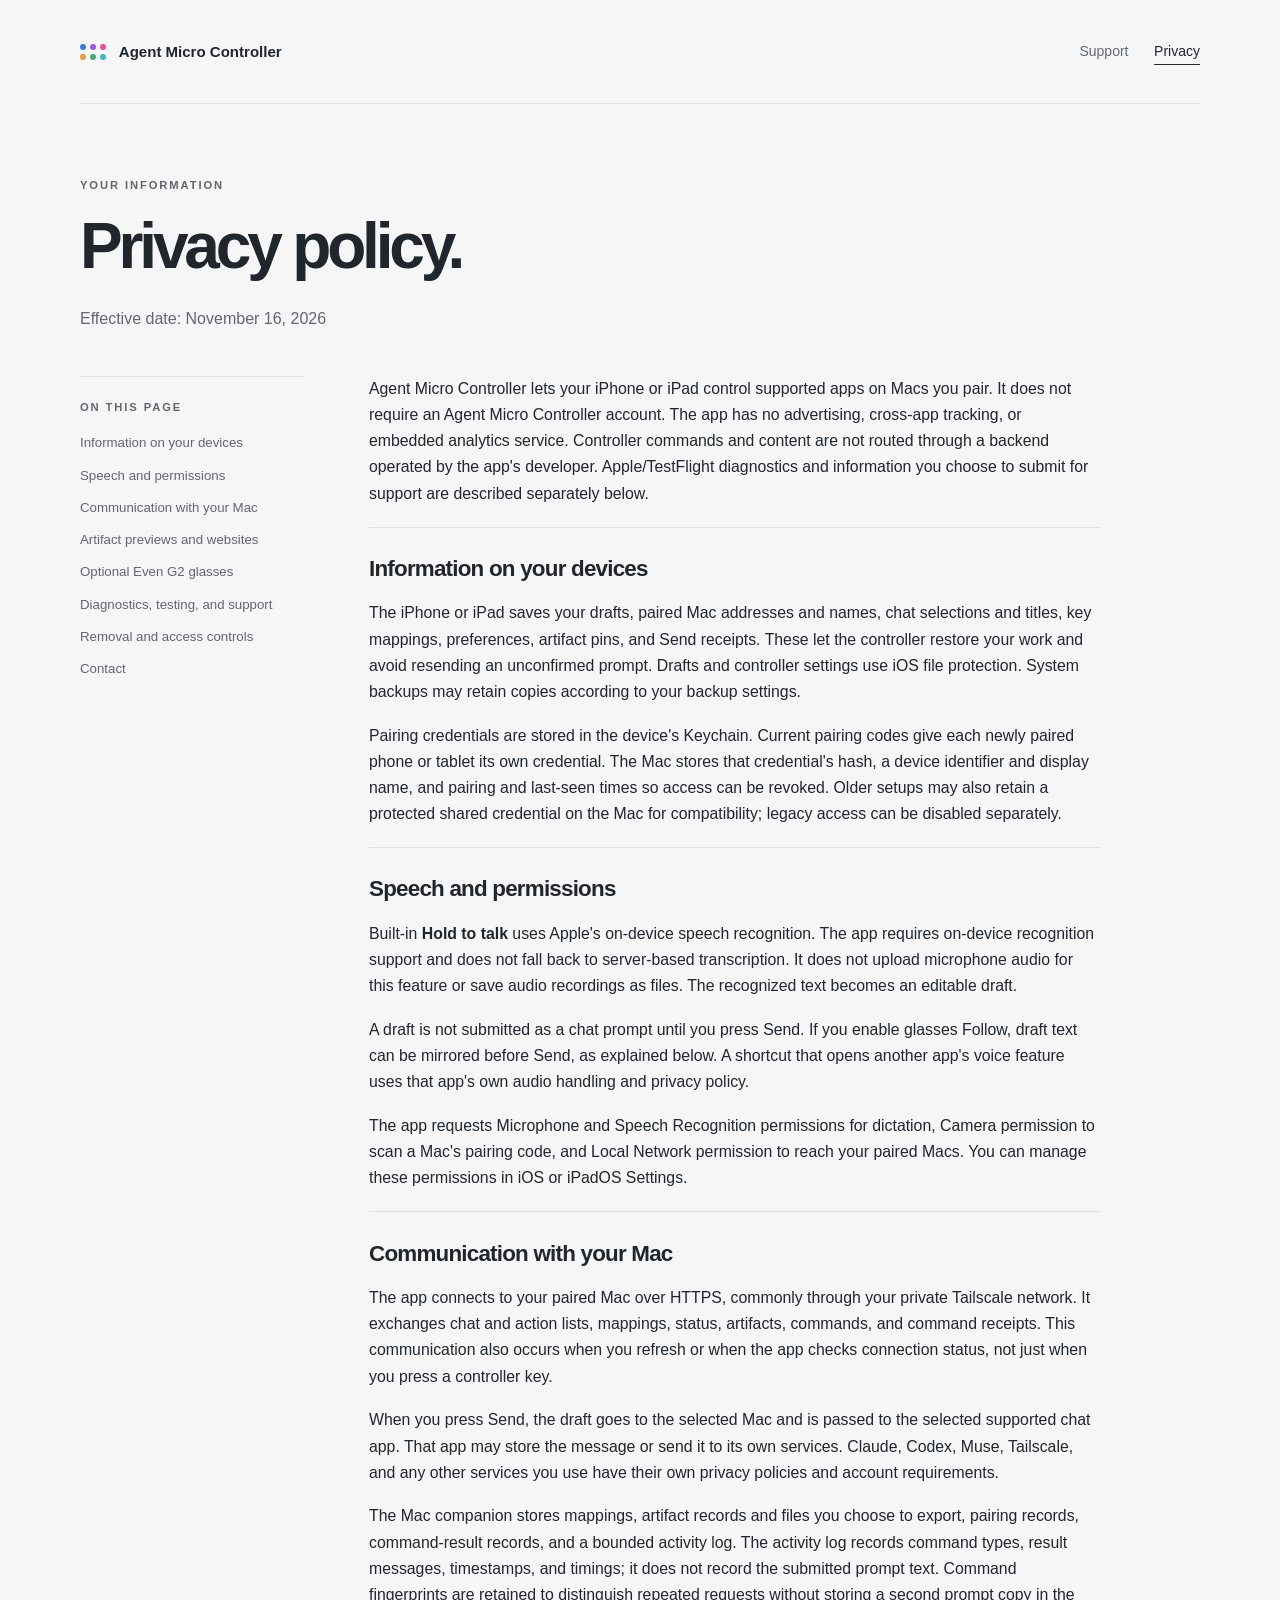
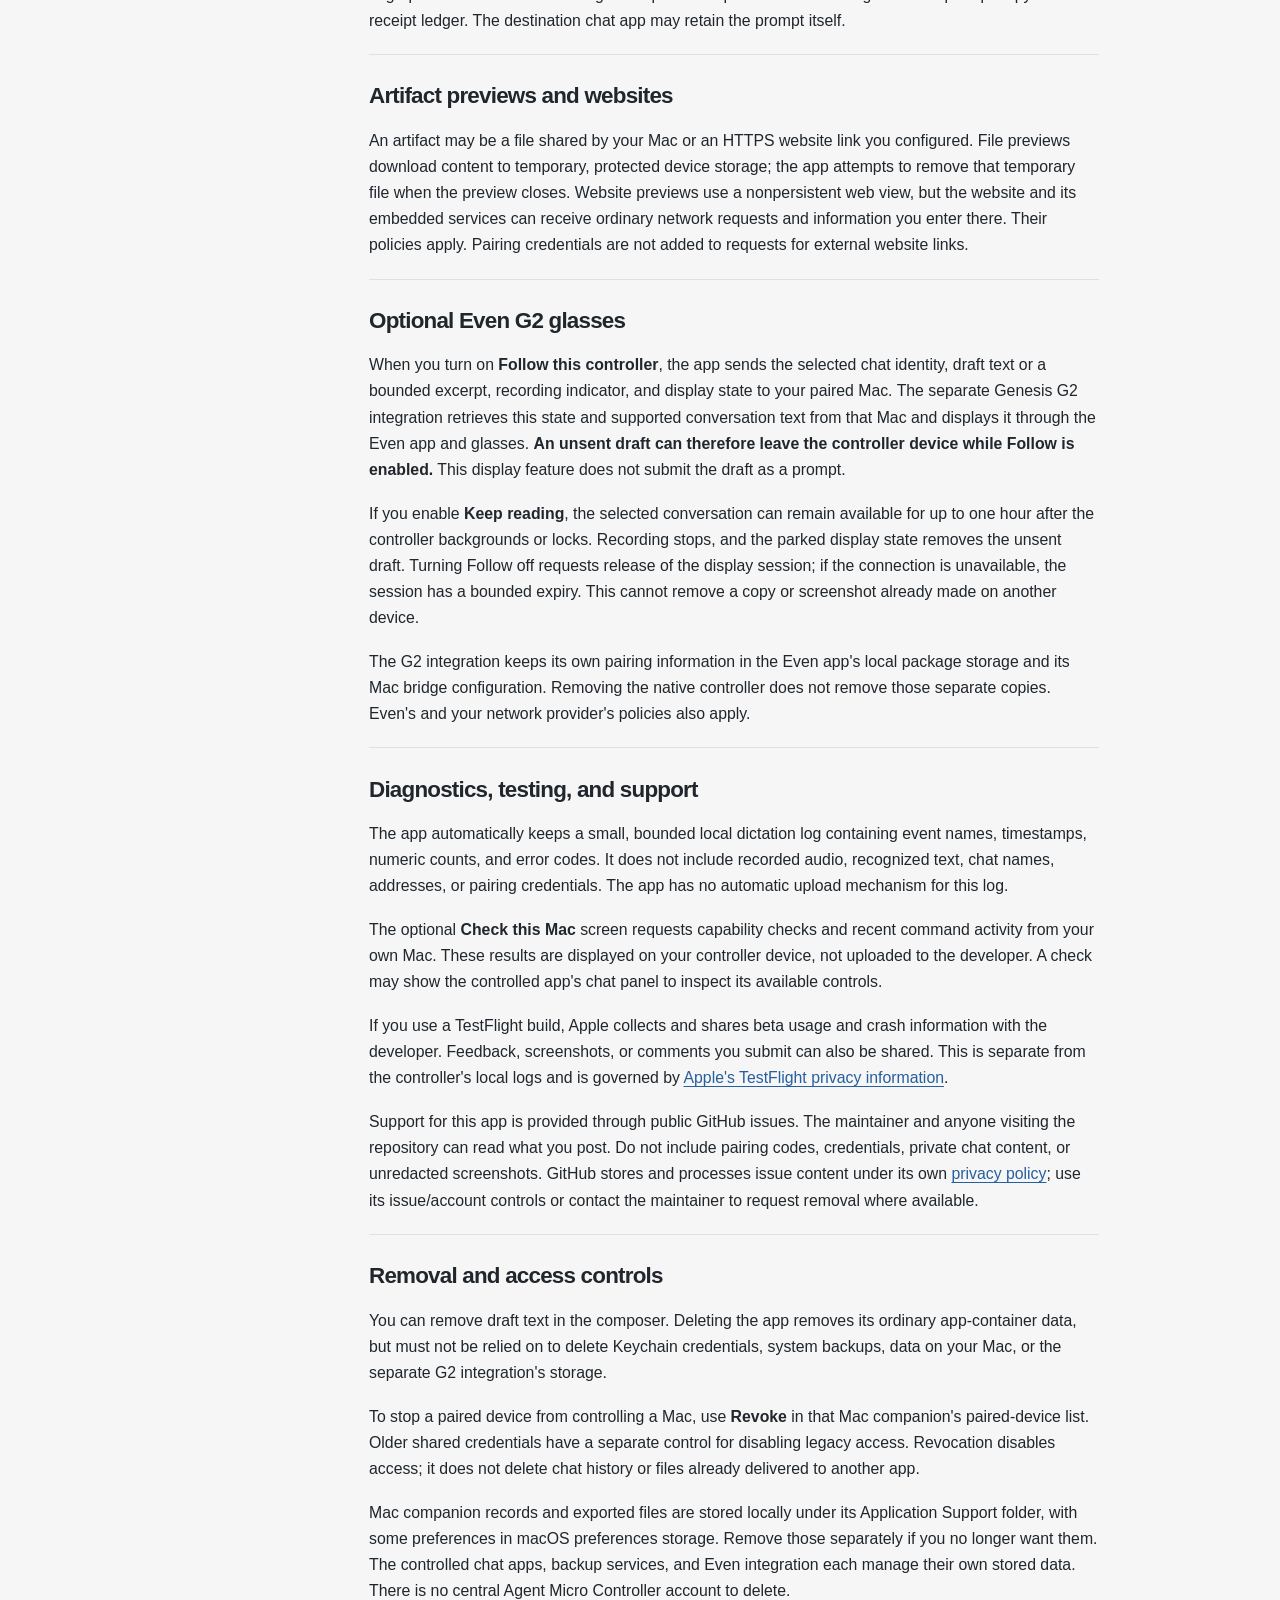
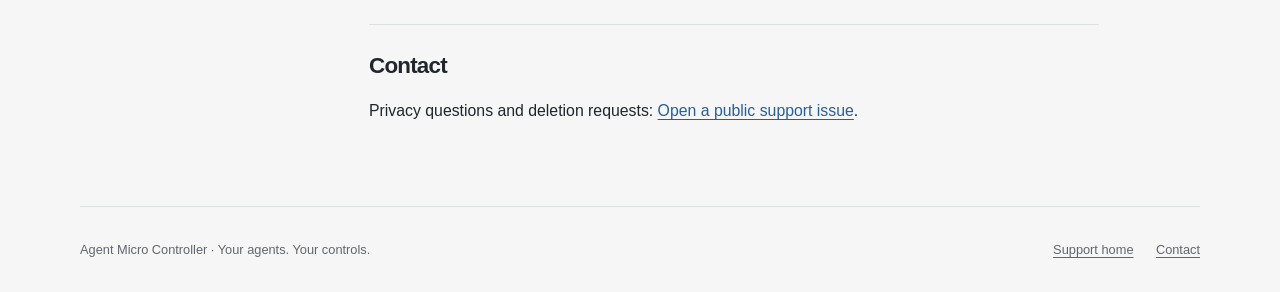
==== privacy/index.html @ 55a5c10d "Publish Agent Micro Controller support and privacy pages" ====
<!doctype html>
<html lang="en">
<head>
  <meta charset="utf-8">
  <meta name="viewport" content="width=device-width, initial-scale=1">
  <meta name="description" content="How Agent Micro Controller handles drafts, speech recognition, Mac pairing, optional glasses displays, diagnostics, and support information.">
  <meta name="theme-color" content="#f5f6f5">
  <meta name="referrer" content="strict-origin-when-cross-origin">
  <title>Privacy policy · Agent Micro Controller</title>
  <link rel="canonical" href="https://rickndanger-ctrl.github.io/agent-micro-controller-site/privacy/">
  <link rel="stylesheet" href="../styles.css">
</head>
<body>
  <a class="skip-link" href="#main">Skip to content</a>
  <div class="shell">
    <header class="site-header">
      <a class="brand" href="../" aria-label="Agent Micro Controller support home">
        <span class="brand-mark" aria-hidden="true"><i class="blue"></i><i class="purple"></i><i class="pink"></i><i class="orange"></i><i class="green"></i><i class="cyan"></i></span>
        <span>Agent Micro Controller</span>
      </a>
      <nav class="site-nav" aria-label="Main navigation"><a href="../">Support</a><a href="./" aria-current="page">Privacy</a></nav>
    </header>
    <main id="main">
      <div class="policy-header">
        <span class="eyebrow">Your information</span>
        <h1>Privacy policy.</h1>
        <p>Effective date: <time datetime="2026-11-16">November 16, 2026</time></p>
      </div>
      <div class="policy-layout">
        <nav class="policy-toc" aria-label="Privacy policy sections"><span class="eyebrow">On this page</span><ol>
<li><a href="#information-on-your-devices">Information on your devices</a></li>
<li><a href="#speech-and-permissions">Speech and permissions</a></li>
<li><a href="#communication-with-your-mac">Communication with your Mac</a></li>
<li><a href="#artifact-previews-and-websites">Artifact previews and websites</a></li>
<li><a href="#optional-even-g2-glasses">Optional Even G2 glasses</a></li>
<li><a href="#diagnostics-testing-and-support">Diagnostics, testing, and support</a></li>
<li><a href="#removal-and-access-controls">Removal and access controls</a></li>
<li><a href="#contact">Contact</a></li>
        </ol></nav>
        <article class="policy-body" aria-label="Agent Micro Controller privacy policy">
<p>Agent Micro Controller lets your iPhone or iPad control supported apps on Macs you pair. It does not require an Agent Micro Controller account. The app has no advertising, cross-app tracking, or embedded analytics service. Controller commands and content are not routed through a backend operated by the app's developer. Apple/TestFlight diagnostics and information you choose to submit for support are described separately below.</p>
<h2 id="information-on-your-devices">Information on your devices</h2>
<p>The iPhone or iPad saves your drafts, paired Mac addresses and names, chat selections and titles, key mappings, preferences, artifact pins, and Send receipts. These let the controller restore your work and avoid resending an unconfirmed prompt. Drafts and controller settings use iOS file protection. System backups may retain copies according to your backup settings.</p>
<p>Pairing credentials are stored in the device's Keychain. Current pairing codes give each newly paired phone or tablet its own credential. The Mac stores that credential's hash, a device identifier and display name, and pairing and last-seen times so access can be revoked. Older setups may also retain a protected shared credential on the Mac for compatibility; legacy access can be disabled separately.</p>
<h2 id="speech-and-permissions">Speech and permissions</h2>
<p>Built-in <strong>Hold to talk</strong> uses Apple's on-device speech recognition. The app requires on-device recognition support and does not fall back to server-based transcription. It does not upload microphone audio for this feature or save audio recordings as files. The recognized text becomes an editable draft.</p>
<p>A draft is not submitted as a chat prompt until you press Send. If you enable glasses Follow, draft text can be mirrored before Send, as explained below. A shortcut that opens another app's voice feature uses that app's own audio handling and privacy policy.</p>
<p>The app requests Microphone and Speech Recognition permissions for dictation, Camera permission to scan a Mac's pairing code, and Local Network permission to reach your paired Macs. You can manage these permissions in iOS or iPadOS Settings.</p>
<h2 id="communication-with-your-mac">Communication with your Mac</h2>
<p>The app connects to your paired Mac over HTTPS, commonly through your private Tailscale network. It exchanges chat and action lists, mappings, status, artifacts, commands, and command receipts. This communication also occurs when you refresh or when the app checks connection status, not just when you press a controller key.</p>
<p>When you press Send, the draft goes to the selected Mac and is passed to the selected supported chat app. That app may store the message or send it to its own services. Claude, Codex, Muse, Tailscale, and any other services you use have their own privacy policies and account requirements.</p>
<p>The Mac companion stores mappings, artifact records and files you choose to export, pairing records, command-result records, and a bounded activity log. The activity log records command types, result messages, timestamps, and timings; it does not record the submitted prompt text. Command fingerprints are retained to distinguish repeated requests without storing a second prompt copy in the receipt ledger. The destination chat app may retain the prompt itself.</p>
<h2 id="artifact-previews-and-websites">Artifact previews and websites</h2>
<p>An artifact may be a file shared by your Mac or an HTTPS website link you configured. File previews download content to temporary, protected device storage; the app attempts to remove that temporary file when the preview closes. Website previews use a nonpersistent web view, but the website and its embedded services can receive ordinary network requests and information you enter there. Their policies apply. Pairing credentials are not added to requests for external website links.</p>
<h2 id="optional-even-g2-glasses">Optional Even G2 glasses</h2>
<p>When you turn on <strong>Follow this controller</strong>, the app sends the selected chat identity, draft text or a bounded excerpt, recording indicator, and display state to your paired Mac. The separate Genesis G2 integration retrieves this state and supported conversation text from that Mac and displays it through the Even app and glasses. <strong>An unsent draft can therefore leave the controller device while Follow is enabled.</strong> This display feature does not submit the draft as a prompt.</p>
<p>If you enable <strong>Keep reading</strong>, the selected conversation can remain available for up to one hour after the controller backgrounds or locks. Recording stops, and the parked display state removes the unsent draft. Turning Follow off requests release of the display session; if the connection is unavailable, the session has a bounded expiry. This cannot remove a copy or screenshot already made on another device.</p>
<p>The G2 integration keeps its own pairing information in the Even app's local package storage and its Mac bridge configuration. Removing the native controller does not remove those separate copies. Even's and your network provider's policies also apply.</p>
<h2 id="diagnostics-testing-and-support">Diagnostics, testing, and support</h2>
<p>The app automatically keeps a small, bounded local dictation log containing event names, timestamps, numeric counts, and error codes. It does not include recorded audio, recognized text, chat names, addresses, or pairing credentials. The app has no automatic upload mechanism for this log.</p>
<p>The optional <strong>Check this Mac</strong> screen requests capability checks and recent command activity from your own Mac. These results are displayed on your controller device, not uploaded to the developer. A check may show the controlled app's chat panel to inspect its available controls.</p>
<p>If you use a TestFlight build, Apple collects and shares beta usage and crash information with the developer. Feedback, screenshots, or comments you submit can also be shared. This is separate from the controller's local logs and is governed by <a href="https://www.apple.com/legal/privacy/data/en/test-flight/">Apple's TestFlight privacy information</a>.</p>
<p>Support for this app is provided through public GitHub issues. The maintainer and anyone visiting the repository can read what you post. Do not include pairing codes, credentials, private chat content, or unredacted screenshots. GitHub stores and processes issue content under its own <a href="https://docs.github.com/en/site-policy/privacy-policies/github-general-privacy-statement">privacy policy</a>; use its issue/account controls or contact the maintainer to request removal where available.</p>
<h2 id="removal-and-access-controls">Removal and access controls</h2>
<p>You can remove draft text in the composer. Deleting the app removes its ordinary app-container data, but must not be relied on to delete Keychain credentials, system backups, data on your Mac, or the separate G2 integration's storage.</p>
<p>To stop a paired device from controlling a Mac, use <strong>Revoke</strong> in that Mac companion's paired-device list. Older shared credentials have a separate control for disabling legacy access. Revocation disables access; it does not delete chat history or files already delivered to another app.</p>
<p>Mac companion records and exported files are stored locally under its Application Support folder, with some preferences in macOS preferences storage. Remove those separately if you no longer want them. The controlled chat apps, backup services, and Even integration each manage their own stored data. There is no central Agent Micro Controller account to delete.</p>
<h2 id="contact">Contact</h2>
<p>Privacy questions and deletion requests: <a href="https://github.com/rickndanger-ctrl/agent-micro-controller-site/issues">Open a public support issue</a>.</p>

        </article>
      </div>
    </main>
    <footer class="site-footer"><p>Agent Micro Controller · Your agents. Your controls.</p><nav aria-label="Footer navigation"><a href="../">Support home</a><a href="https://github.com/rickndanger-ctrl/agent-micro-controller-site/issues">Contact</a></nav></footer>
  </div>
</body>
</html>
---- styles.css ----
@charset "UTF-8";

:root {
  color-scheme: light;
  --ink: #20262c;
  --muted: #61676e;
  --paper: #f5f6f5;
  --line: #dde1e0;
  --blue: #3478f6;
  --purple: #9759e8;
  --pink: #e94f96;
  --orange: #f4963e;
  --green: #43ad79;
  --cyan: #39b8d0;
  font-family: -apple-system, BlinkMacSystemFont, "Segoe UI", sans-serif;
  font-synthesis: none;
  text-rendering: optimizeLegibility;
  -webkit-font-smoothing: antialiased;
}

* { box-sizing: border-box; }
html { scroll-padding-top: 2rem; }
body { margin: 0; color: var(--ink); background: var(--paper); line-height: 1.65; }
a { color: inherit; text-underline-offset: .22em; text-decoration-thickness: .075em; }
a:hover { text-decoration-thickness: .13em; }
a:focus-visible, summary:focus-visible { outline: 3px solid var(--blue); outline-offset: 5px; border-radius: 4px; }
::selection { color: #102b4e; background: #dce8ff; }
.skip-link { position: absolute; z-index: 10; left: 1rem; top: -6rem; padding: .75rem 1rem; border-radius: 10px; background: var(--ink); color: white; }
.skip-link:focus { top: 1rem; }
.shell { width: min(1120px, calc(100% - 3rem)); margin-inline: auto; }
.site-header { display: flex; justify-content: space-between; align-items: center; gap: 2rem; padding: 2rem 0; border-bottom: 1px solid var(--line); }
.brand { display: flex; align-items: center; gap: .8rem; font-size: .94rem; font-weight: 650; line-height: 1.3; text-decoration: none; }
.brand-mark { display: grid; grid-template-columns: repeat(3, 6px); gap: 4px; flex-shrink: 0; }
.brand-mark i { width: 6px; height: 6px; border-radius: 50%; background: var(--tone); }
.blue { --tone: var(--blue); }
.purple { --tone: var(--purple); }
.pink { --tone: var(--pink); }
.orange { --tone: var(--orange); }
.green { --tone: var(--green); }
.cyan { --tone: var(--cyan); }
.site-nav { display: flex; align-items: center; gap: 1.6rem; font-size: .875rem; }
.site-nav a { padding-block: .5rem; text-decoration: none; color: var(--muted); }
.site-nav a:hover, .site-nav a[aria-current="page"] { color: var(--ink); }
.site-nav a[aria-current="page"] { text-decoration: underline; text-underline-offset: .5rem; }
.eyebrow { display: block; font-size: .7rem; font-weight: 700; letter-spacing: .17em; text-transform: uppercase; color: var(--muted); }
h1, h2, h3, p { margin-top: 0; }
h1 { font-size: clamp(2.65rem, 6.5vw, 4.75rem); letter-spacing: -.065em; line-height: 1.06; font-weight: 620; margin-block: 1.15rem 1.55rem; }
h2 { font-size: 1.65rem; line-height: 1.25; letter-spacing: -.035em; font-weight: 620; }
h3 { font-size: 1.05rem; line-height: 1.4; letter-spacing: -.015em; }
.hero { display: grid; grid-template-columns: 1.3fr .8fr; align-items: center; gap: 4rem; padding-block: 5rem; }
.hero-copy > p { max-width: 36rem; color: var(--muted); font-size: 1.1rem; }
.hero-copy h1 span { color: #777e83; }
.hero-links { display: flex; gap: 1.25rem; flex-wrap: wrap; align-items: center; margin-top: 2rem; font-size: .9rem; }
.button { display: inline-flex; align-items: center; justify-content: center; gap: .7rem; padding: .85rem 1.2rem; border-radius: 99px; color: #fff; background: var(--ink); text-decoration: none; font-size: .875rem; font-weight: 600; }
.button:hover { background: #394047; }
.setup-card { border: 1px solid #fff; border-radius: 28px; padding: 2rem; background: linear-gradient(135deg, #fff 0%, #f2f3f2 100%); box-shadow: 0 1px 2px #232b3310, 0 14px 45px #232b3308; }
.key-motif { display: grid; grid-template-columns: repeat(6, 1fr); gap: .55rem; margin-bottom: 2rem; }
.key-motif i { position: relative; aspect-ratio: 1; border-radius: 11px; background: #fff; border: 1px solid #e9ebe9; box-shadow: 0 3px 4px #2e36360a, inset 0 -2px 3px #2e363608; }
.key-motif i::before { content: ""; position: absolute; inset: 25%; border-radius: 50%; background: var(--tone); opacity: .23; filter: blur(7px); }
.key-motif i::after { content: ""; position: absolute; inset: 39%; border-radius: 50%; background: var(--tone); }
.setup-card h2 { font-size: 1.3rem; margin-bottom: 1.3rem; }
.setup-row { display: flex; align-items: flex-start; gap: .9rem; padding-block: .9rem; border-top: 1px solid var(--line); font-size: .9rem; }
.setup-number { flex-shrink: 0; display: grid; place-items: center; width: 1.5rem; height: 1.5rem; border: 1px solid #d9dedd; border-radius: 50%; font-size: .7rem; font-variant-numeric: tabular-nums; }
.setup-row strong { display: block; font-weight: 600; }
.setup-row span:not(.setup-number) { color: var(--muted); font-size: .83rem; }
.section { border-top: 1px solid var(--line); padding-block: 3.5rem; }
.section-heading { display: grid; grid-template-columns: 1fr 1fr; gap: 2rem; margin-bottom: 2rem; }
.section-heading h2 { margin-block: .65rem 0; }
.section-heading > p { color: var(--muted); align-self: end; margin: 0; max-width: 29rem; font-size: .95rem; }
.help-grid { display: grid; grid-template-columns: repeat(2, minmax(0, 1fr)); gap: 1rem; }
.help-card { padding: 1.5rem 1.65rem; border: 1px solid var(--line); border-radius: 18px; background: #ffffff7a; }
.help-card h3 { margin-bottom: .7rem; }
.help-card p { font-size: .93rem; color: var(--muted); margin-bottom: 0; }
.help-card p + p { margin-top: .8rem; }
.help-card strong { color: #3a4249; font-weight: 600; }
.card-dot { display: inline-block; width: .5rem; height: .5rem; border-radius: 50%; margin-right: .55rem; background: var(--tone); vertical-align: .08em; }
.contact-card { display: grid; grid-template-columns: 1.1fr 1fr; gap: 3rem; border-radius: 24px; background: #e9edeb; padding: 2.5rem; }
.contact-card h2 { margin-block: .8rem 1rem; }
.contact-card p { max-width: 34rem; font-size: .95rem; }
.contact-card .button { margin-top: .5rem; }
.issue-notes { border-left: 1px solid #cdd5d1; padding-left: 2.5rem; }
.issue-notes h3 { margin-bottom: .6rem; }
.issue-notes ul { padding-left: 1.2rem; margin-block: .5rem 1rem; font-size: .9rem; }
.issue-notes .private-warning { color: #42534a; font-size: .85rem; margin-bottom: 0; }
.site-footer { display: flex; justify-content: space-between; gap: 2rem; padding-block: 2rem; color: var(--muted); font-size: .8rem; border-top: 1px solid var(--line); }
.site-footer p { margin: 0; }
.site-footer nav { display: flex; flex-wrap: wrap; gap: 1.4rem; }
.policy-header { max-width: 760px; padding-block: 4.5rem 2.75rem; }
.policy-header h1 { font-size: clamp(2.6rem, 6vw, 4rem); }
.policy-header p { color: var(--muted); margin-bottom: 0; }
.policy-layout { display: grid; grid-template-columns: 225px minmax(0, 1fr); align-items: start; gap: 4rem; padding-bottom: 4rem; }
.policy-toc { position: sticky; top: 2rem; font-size: .83rem; padding-top: 1.3rem; border-top: 1px solid var(--line); }
.policy-toc .eyebrow { margin-bottom: 1rem; }
.policy-toc ol { margin: 0; padding: 0; list-style: none; }
.policy-toc li + li { margin-top: .65rem; }
.policy-toc a { color: var(--muted); text-decoration: none; }
.policy-toc a:hover { color: var(--ink); text-decoration: underline; }
.policy-body { max-width: 730px; font-size: .99rem; }
.policy-body p { margin-bottom: 1.1rem; }
.policy-body h2 { padding-top: 1.7rem; margin-block: 1.25rem 1.1rem; border-top: 1px solid var(--line); font-size: 1.4rem; }
.policy-body strong { font-weight: 650; }
.policy-body a { color: #265f9e; overflow-wrap: anywhere; }

@media (max-width: 800px) {
  .hero { gap: 2rem; padding-block: 3.25rem; }
  .setup-card { padding: 1.5rem; }
  .key-motif { gap: .3rem; }
  .contact-card { gap: 2rem; padding: 2rem; }
  .issue-notes { padding-left: 2rem; }
  .policy-layout { grid-template-columns: 180px minmax(0, 1fr); gap: 2rem; }
}
@media (max-width: 640px) {
  .shell { width: min(1120px, calc(100% - 2.25rem)); }
  .site-header { padding-block: 1.4rem; gap: 1rem; }
  .brand { font-size: .8rem; gap: .6rem; max-width: 11rem; }
  .site-nav { gap: 1rem; font-size: .8rem; }
  .hero { grid-template-columns: 1fr; gap: 2.25rem; }
  .hero-copy h1 { max-width: 10em; }
  .hero-copy > p { font-size: 1rem; }
  .setup-card { padding: 1.6rem; }
  .key-motif { max-width: 290px; gap: .6rem; margin-bottom: 1.5rem; }
  .section { padding-block: 2.5rem; }
  .section-heading, .help-grid, .contact-card { grid-template-columns: 1fr; }
  .section-heading { gap: 1rem; }
  .help-card { padding: 1.3rem; }
  .contact-card { padding: 1.6rem; gap: 1.6rem; }
  .issue-notes { padding: 1.5rem 0 0; border-left: 0; border-top: 1px solid #cdd5d1; }
  .site-footer { flex-direction: column; gap: .8rem; }
  .policy-header { padding-block: 3rem 2rem; }
  .policy-layout { grid-template-columns: 1fr; gap: 2rem; }
  .policy-toc { position: static; }
  .policy-toc ol { columns: 2; column-gap: 1.5rem; }
  .policy-toc li { break-inside: avoid; }
  .policy-body { font-size: .96rem; }
}
@media (max-width: 360px) {
  .brand { max-width: 9rem; }
  .site-nav { gap: .75rem; }
  .policy-toc ol { columns: 1; }
}
@media (prefers-reduced-motion: reduce) {
  *, *::before, *::after { scroll-behavior: auto !important; }
}
@media print {
  body { background: white; }
  .shell { width: 100%; }
  .site-nav, .policy-toc, .skip-link { display: none; }
  .policy-layout { display: block; }
  .policy-body { max-width: none; }
  .policy-header { padding-block: 1.5rem; }
  .site-footer { padding-top: 1rem; }
}
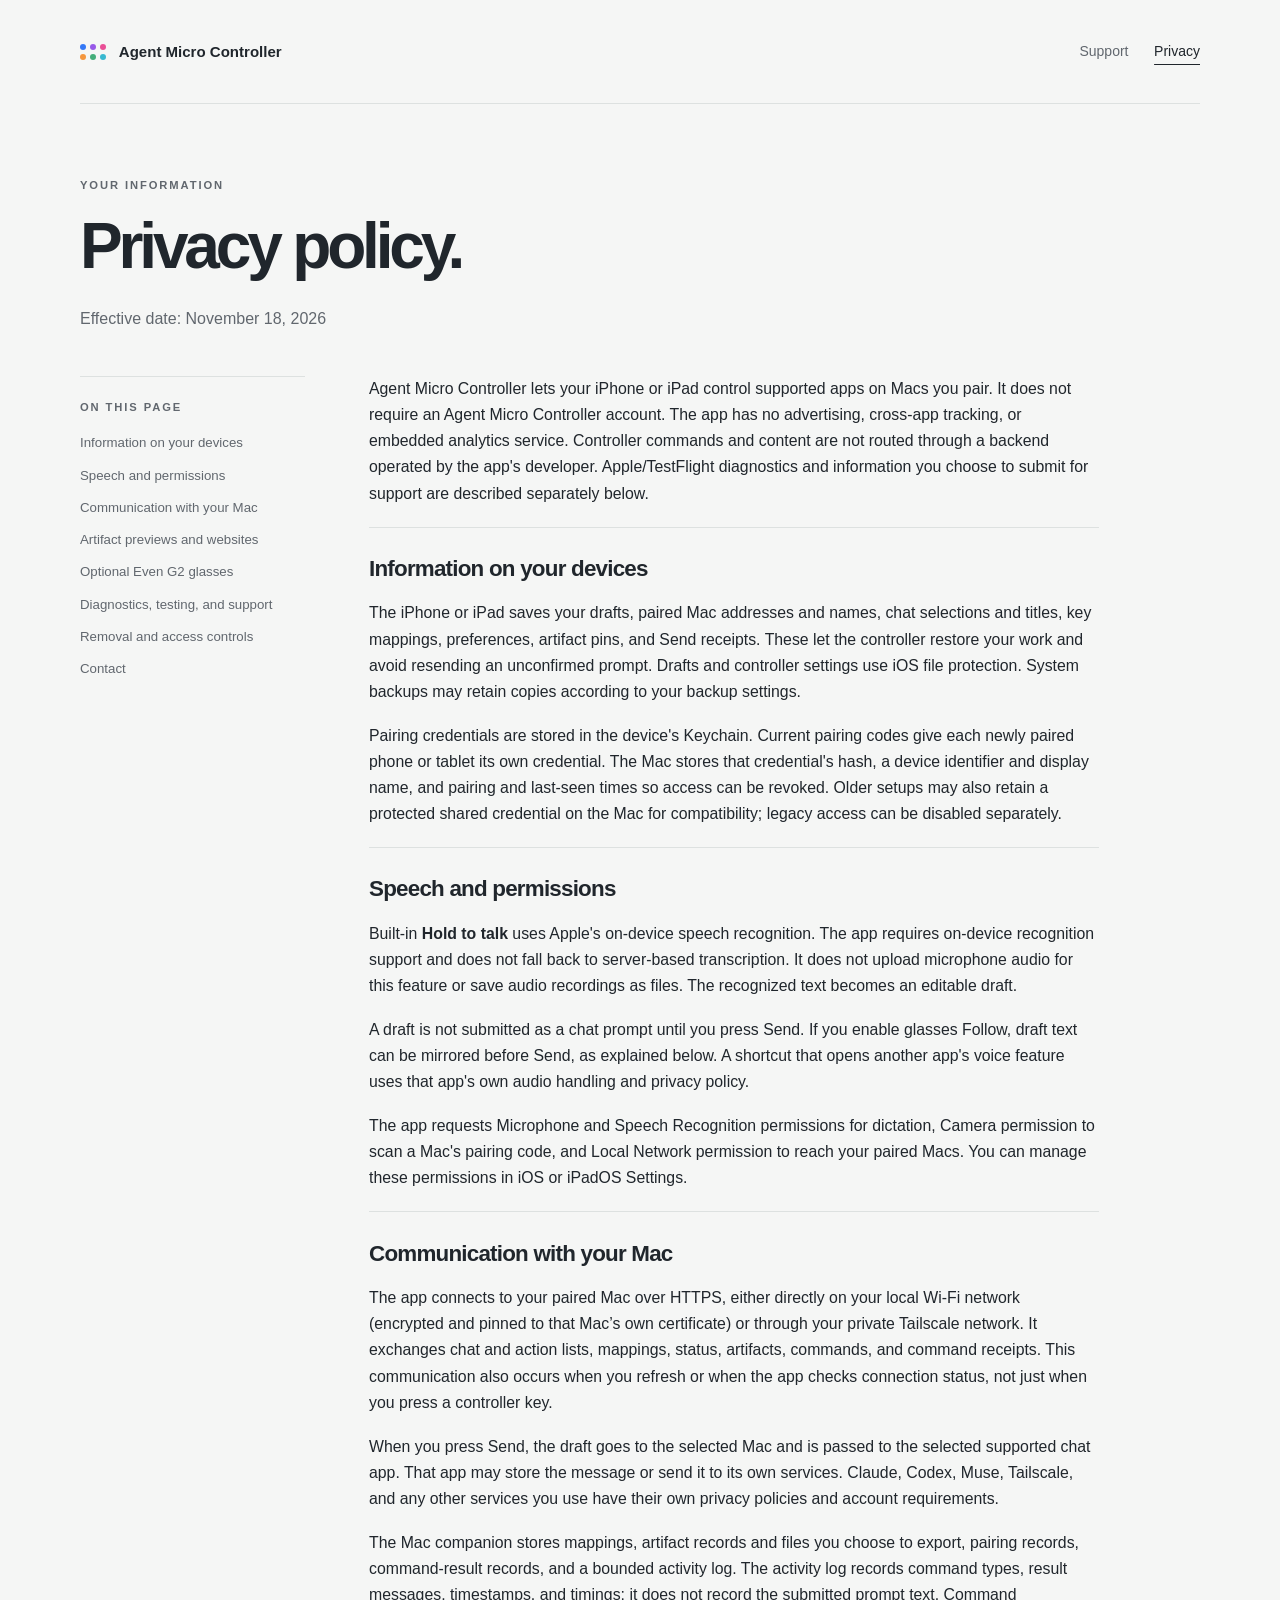
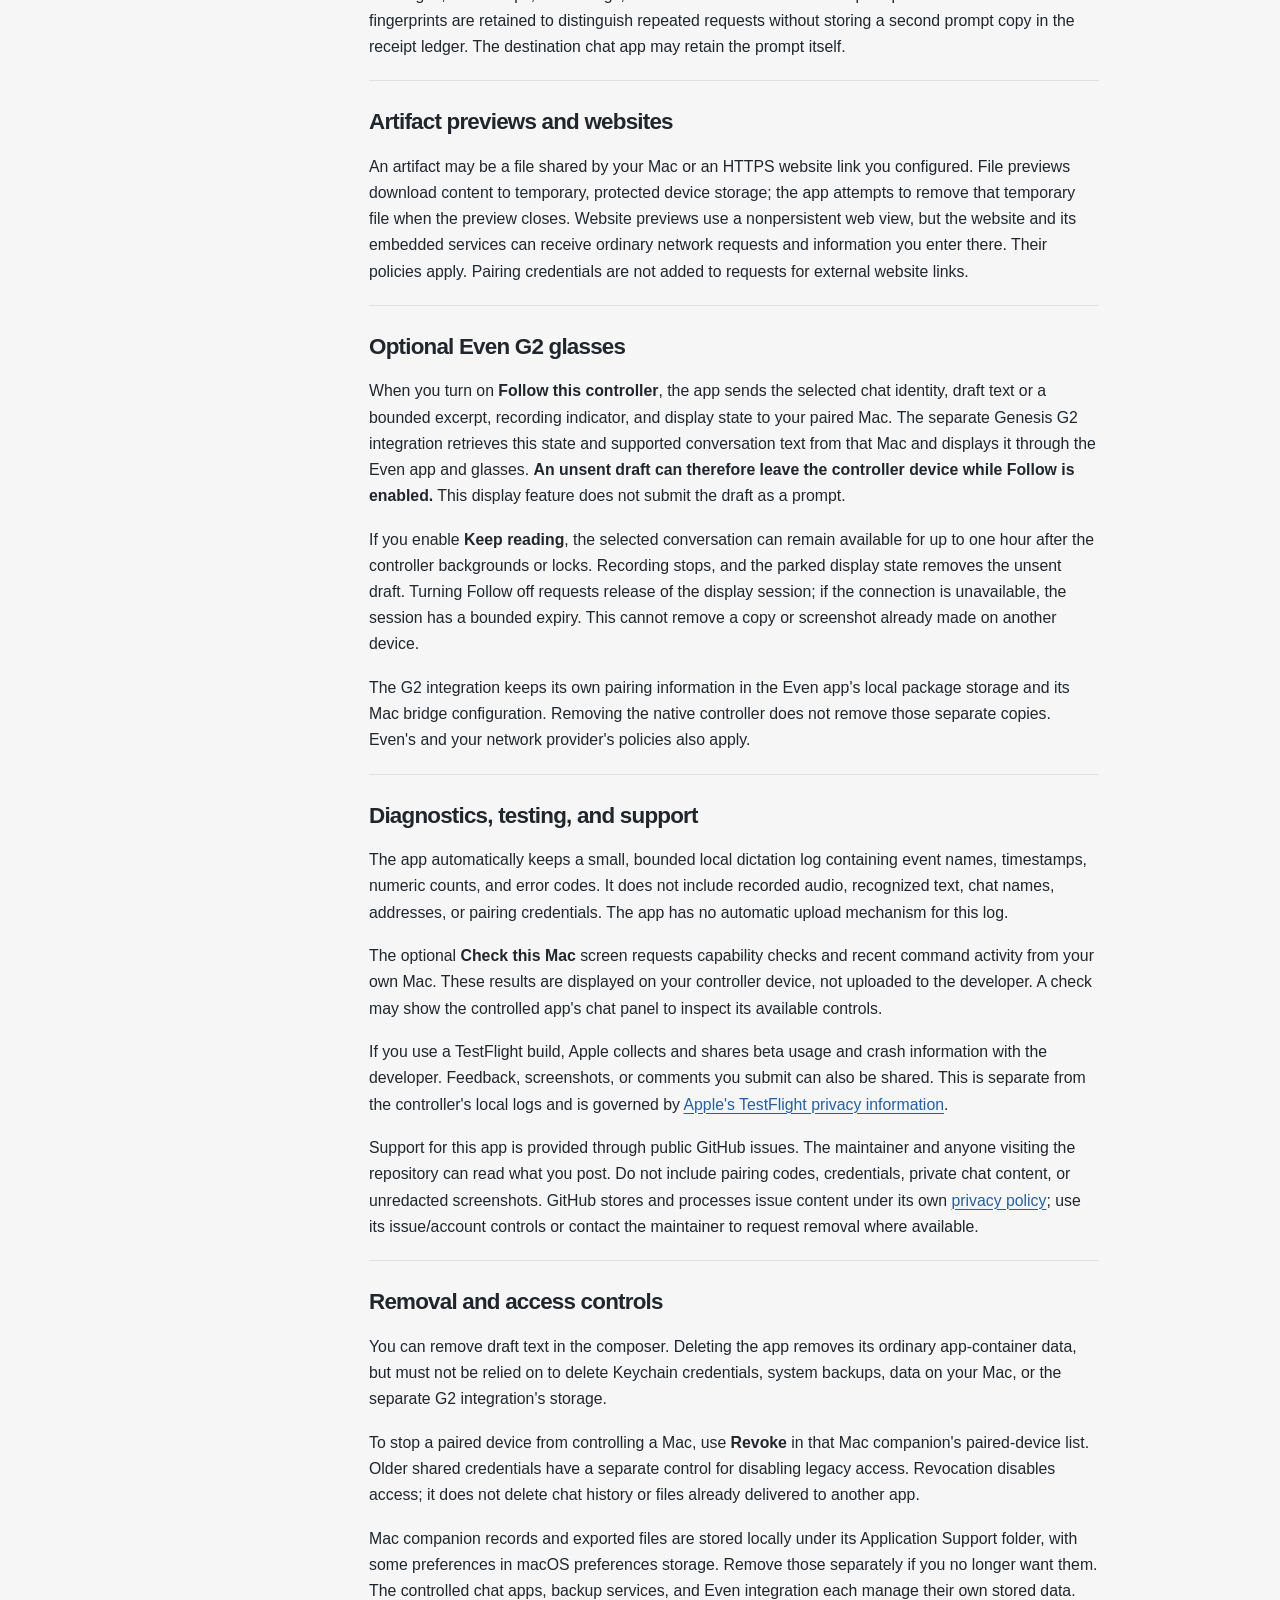
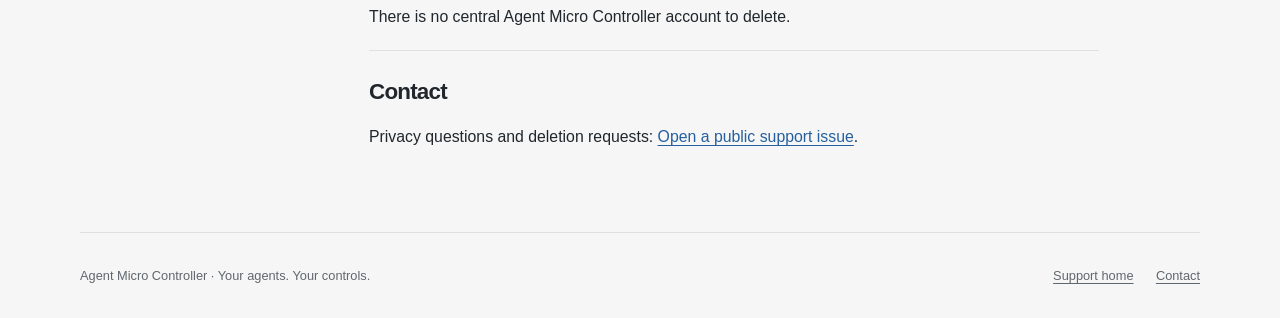
==== commit 2c62d055: "Link the Mac companion download and describe Wi-Fi pairing Co-Authored-By: Claude Opus 5.5 <noreply@" ====
--- a/privacy/index.html
+++ b/privacy/index.html
@@ -24,7 +24,7 @@
       <div class="policy-header">
         <span class="eyebrow">Your information</span>
         <h1>Privacy policy.</h1>
-        <p>Effective date: <time datetime="2026-11-16">November 16, 2026</time></p>
+        <p>Effective date: <time datetime="2026-11-18">November 18, 2026</time></p>
       </div>
       <div class="policy-layout">
         <nav class="policy-toc" aria-label="Privacy policy sections"><span class="eyebrow">On this page</span><ol>
@@ -47,7 +47,7 @@
 <p>A draft is not submitted as a chat prompt until you press Send. If you enable glasses Follow, draft text can be mirrored before Send, as explained below. A shortcut that opens another app's voice feature uses that app's own audio handling and privacy policy.</p>
 <p>The app requests Microphone and Speech Recognition permissions for dictation, Camera permission to scan a Mac's pairing code, and Local Network permission to reach your paired Macs. You can manage these permissions in iOS or iPadOS Settings.</p>
 <h2 id="communication-with-your-mac">Communication with your Mac</h2>
-<p>The app connects to your paired Mac over HTTPS, commonly through your private Tailscale network. It exchanges chat and action lists, mappings, status, artifacts, commands, and command receipts. This communication also occurs when you refresh or when the app checks connection status, not just when you press a controller key.</p>
+<p>The app connects to your paired Mac over HTTPS, either directly on your local Wi-Fi network (encrypted and pinned to that Mac’s own certificate) or through your private Tailscale network. It exchanges chat and action lists, mappings, status, artifacts, commands, and command receipts. This communication also occurs when you refresh or when the app checks connection status, not just when you press a controller key.</p>
 <p>When you press Send, the draft goes to the selected Mac and is passed to the selected supported chat app. That app may store the message or send it to its own services. Claude, Codex, Muse, Tailscale, and any other services you use have their own privacy policies and account requirements.</p>
 <p>The Mac companion stores mappings, artifact records and files you choose to export, pairing records, command-result records, and a bounded activity log. The activity log records command types, result messages, timestamps, and timings; it does not record the submitted prompt text. Command fingerprints are retained to distinguish repeated requests without storing a second prompt copy in the receipt ledger. The destination chat app may retain the prompt itself.</p>
 <h2 id="artifact-previews-and-websites">Artifact previews and websites</h2>
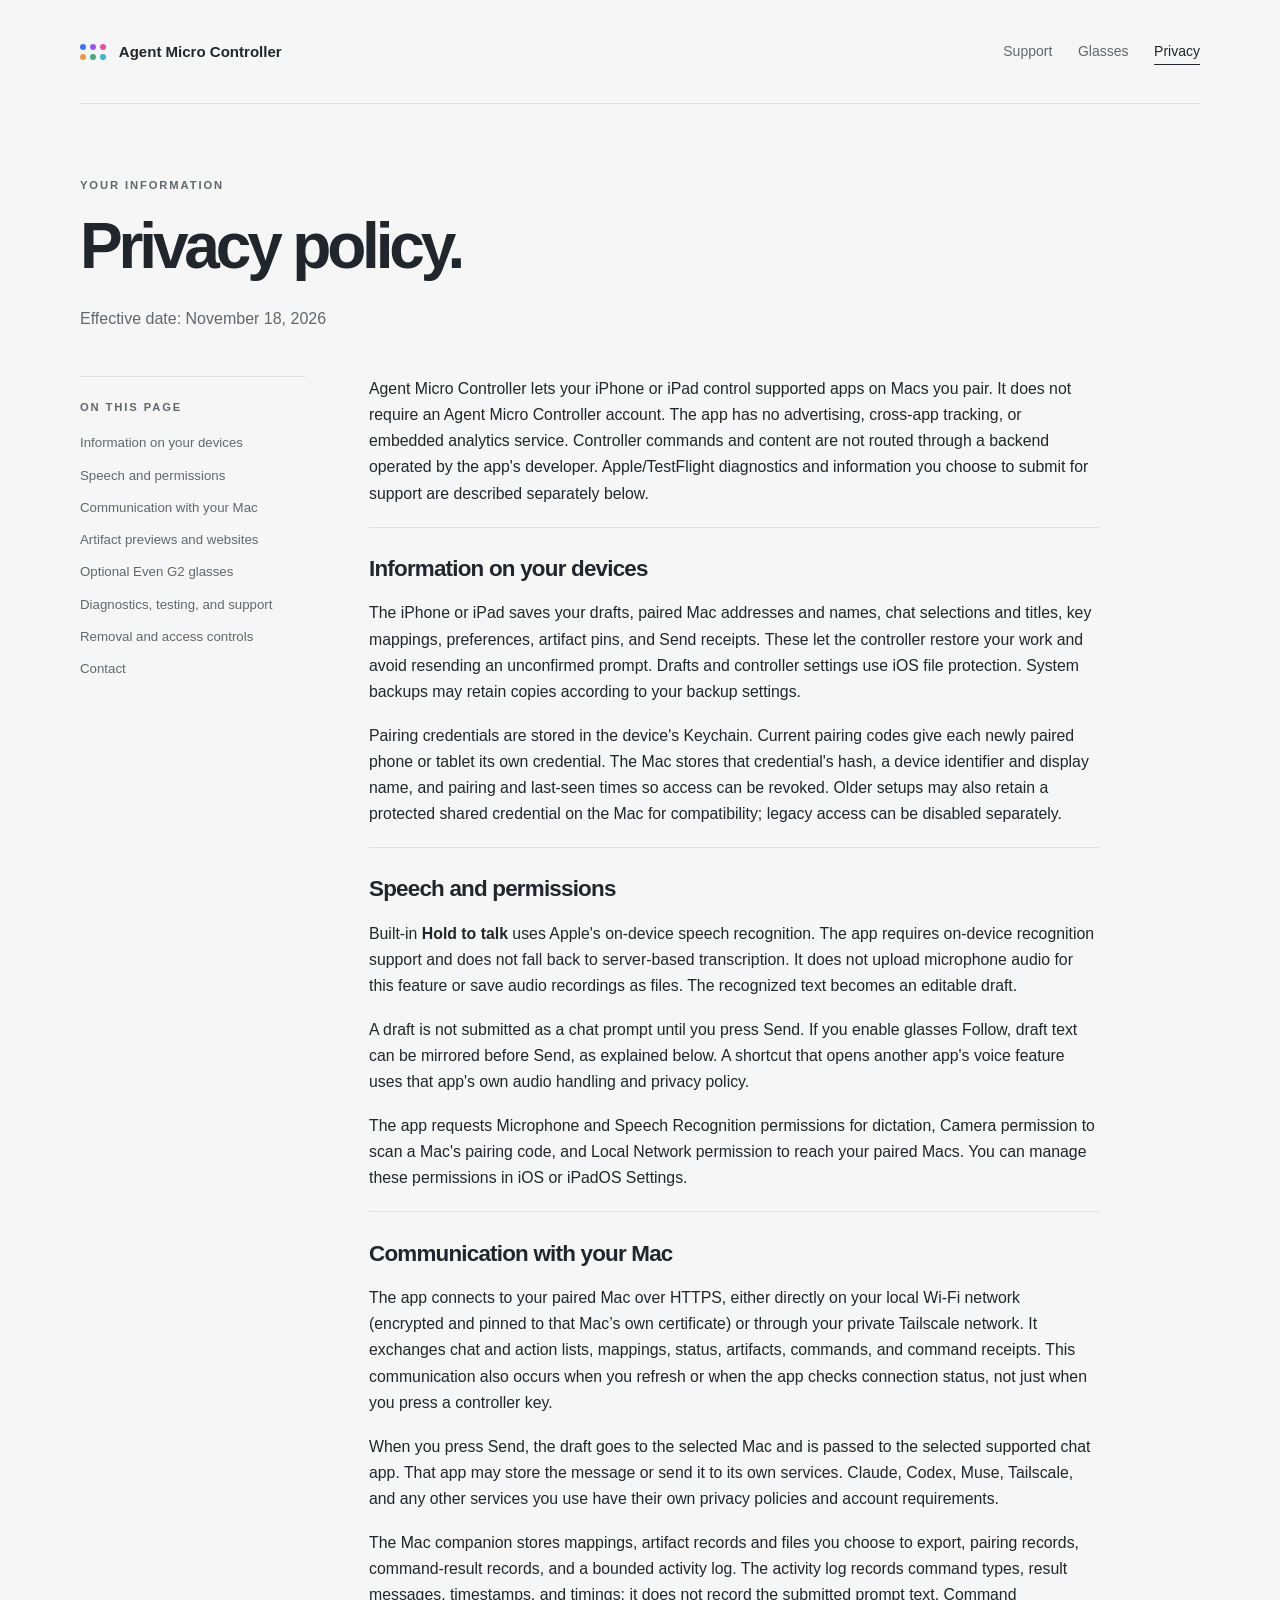
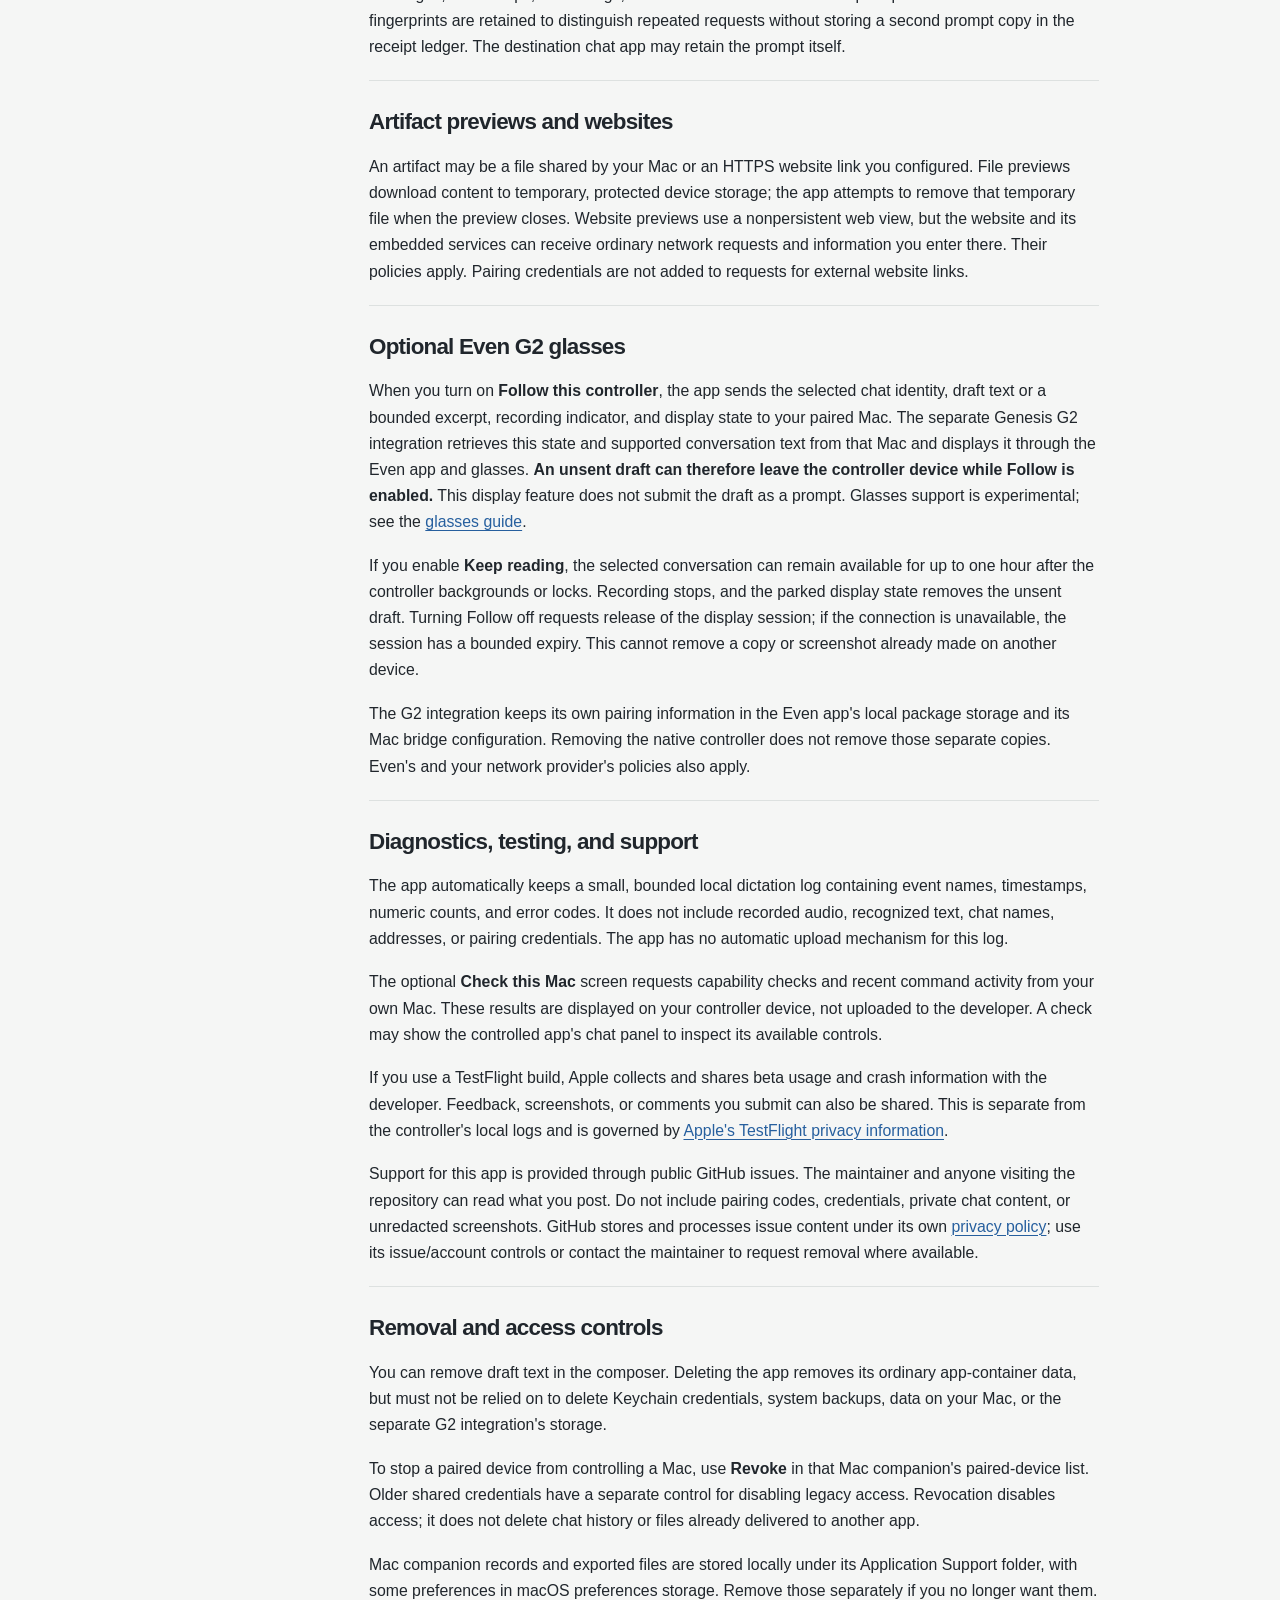
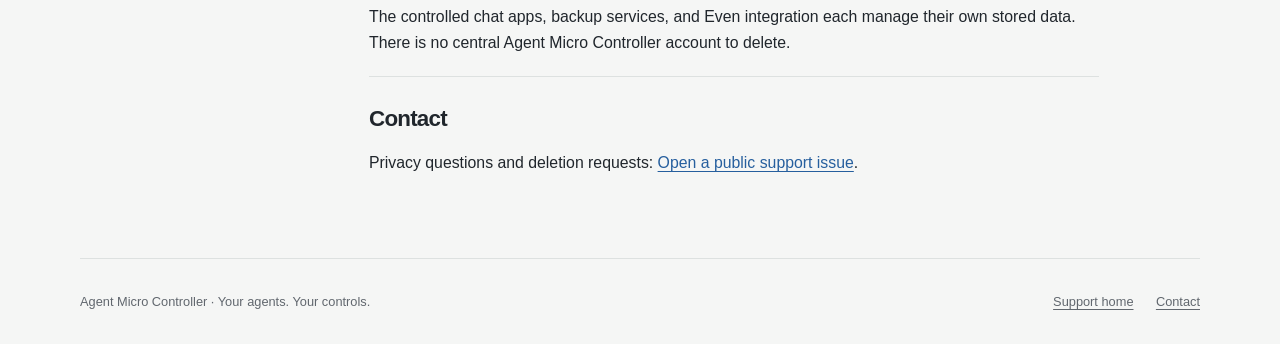
==== commit dc4ad261: "Add the experimental Even G2 glasses guide Co-Authored-By: Claude Opus 5.5 <noreply@anthropic.com>" ====
--- a/privacy/index.html
+++ b/privacy/index.html
@@ -18,7 +18,7 @@
         <span class="brand-mark" aria-hidden="true"><i class="blue"></i><i class="purple"></i><i class="pink"></i><i class="orange"></i><i class="green"></i><i class="cyan"></i></span>
         <span>Agent Micro Controller</span>
       </a>
-      <nav class="site-nav" aria-label="Main navigation"><a href="../">Support</a><a href="./" aria-current="page">Privacy</a></nav>
+      <nav class="site-nav" aria-label="Main navigation"><a href="../">Support</a><a href="../glasses/">Glasses</a><a href="./" aria-current="page">Privacy</a></nav>
     </header>
     <main id="main">
       <div class="policy-header">
@@ -53,7 +53,7 @@
 <h2 id="artifact-previews-and-websites">Artifact previews and websites</h2>
 <p>An artifact may be a file shared by your Mac or an HTTPS website link you configured. File previews download content to temporary, protected device storage; the app attempts to remove that temporary file when the preview closes. Website previews use a nonpersistent web view, but the website and its embedded services can receive ordinary network requests and information you enter there. Their policies apply. Pairing credentials are not added to requests for external website links.</p>
 <h2 id="optional-even-g2-glasses">Optional Even G2 glasses</h2>
-<p>When you turn on <strong>Follow this controller</strong>, the app sends the selected chat identity, draft text or a bounded excerpt, recording indicator, and display state to your paired Mac. The separate Genesis G2 integration retrieves this state and supported conversation text from that Mac and displays it through the Even app and glasses. <strong>An unsent draft can therefore leave the controller device while Follow is enabled.</strong> This display feature does not submit the draft as a prompt.</p>
+<p>When you turn on <strong>Follow this controller</strong>, the app sends the selected chat identity, draft text or a bounded excerpt, recording indicator, and display state to your paired Mac. The separate Genesis G2 integration retrieves this state and supported conversation text from that Mac and displays it through the Even app and glasses. <strong>An unsent draft can therefore leave the controller device while Follow is enabled.</strong> This display feature does not submit the draft as a prompt. Glasses support is experimental; see the <a href="../glasses/">glasses guide</a>.</p>
 <p>If you enable <strong>Keep reading</strong>, the selected conversation can remain available for up to one hour after the controller backgrounds or locks. Recording stops, and the parked display state removes the unsent draft. Turning Follow off requests release of the display session; if the connection is unavailable, the session has a bounded expiry. This cannot remove a copy or screenshot already made on another device.</p>
 <p>The G2 integration keeps its own pairing information in the Even app's local package storage and its Mac bridge configuration. Removing the native controller does not remove those separate copies. Even's and your network provider's policies also apply.</p>
 <h2 id="diagnostics-testing-and-support">Diagnostics, testing, and support</h2>
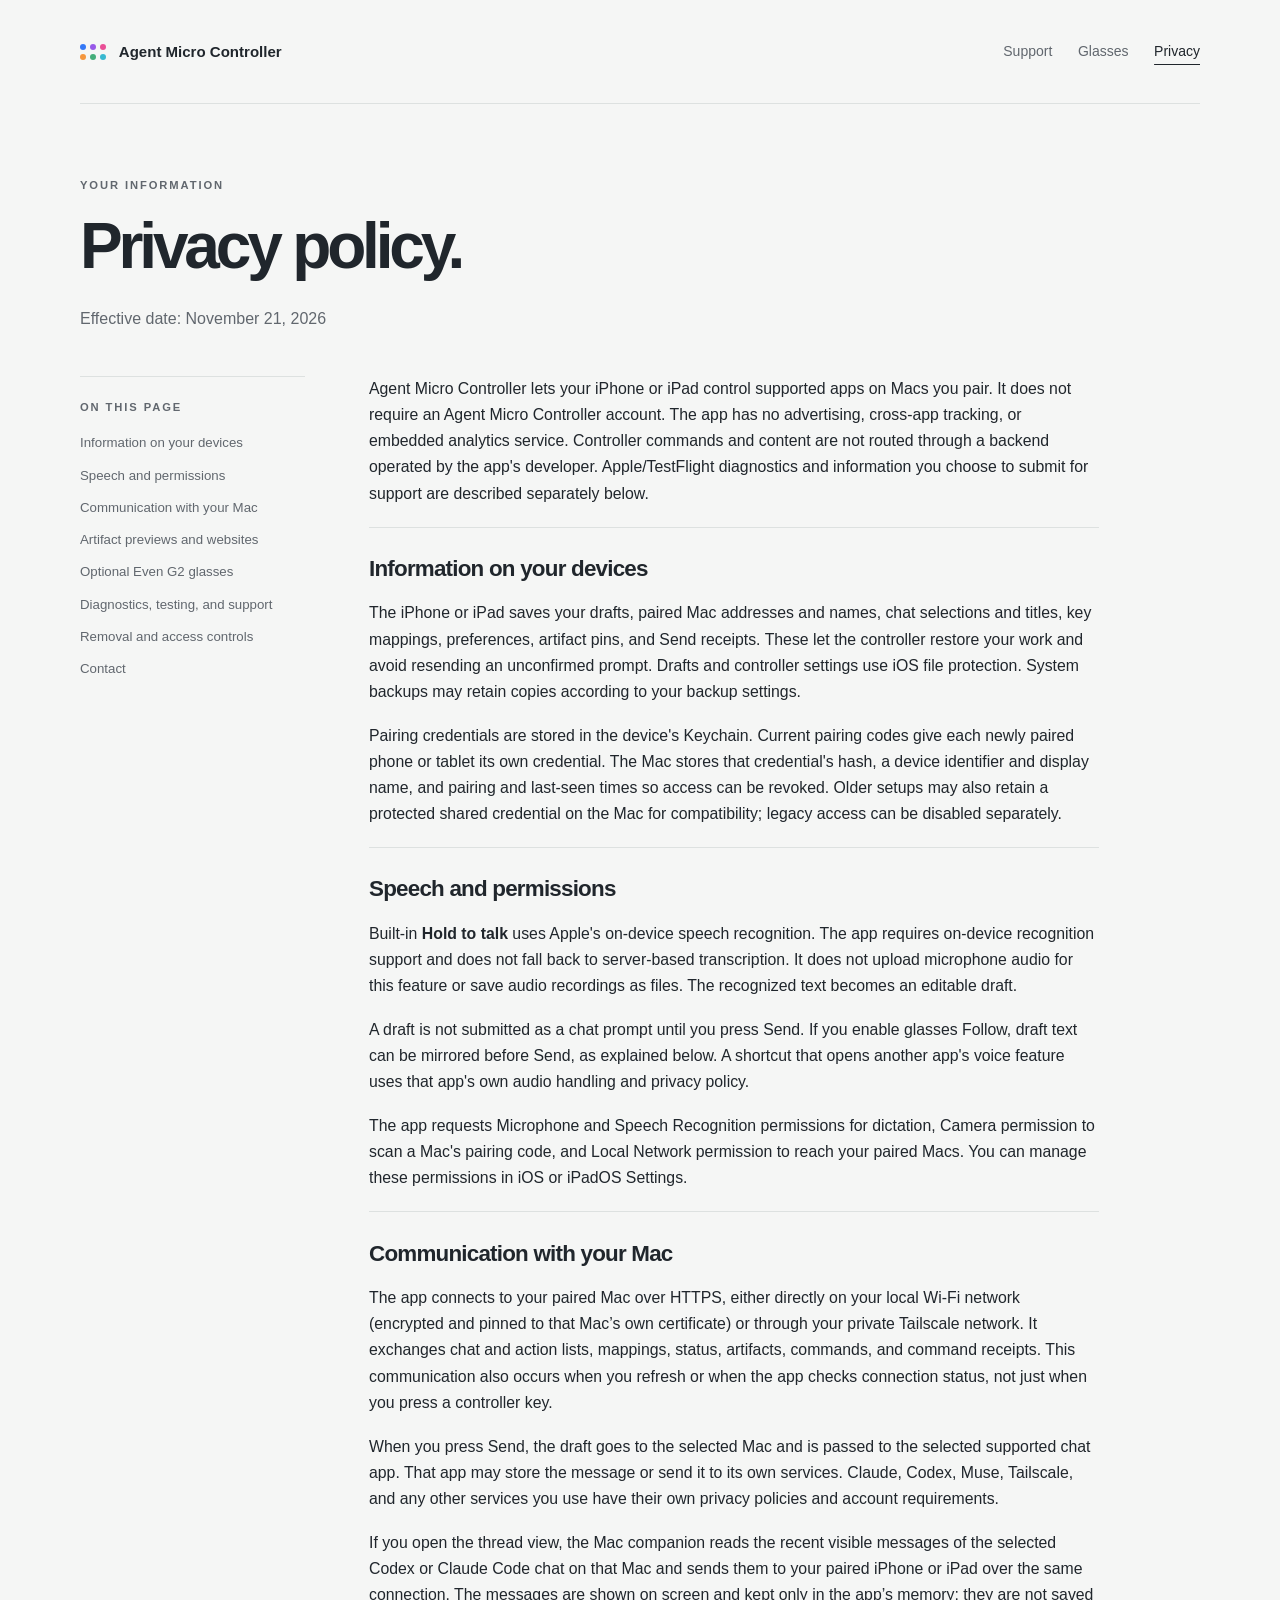
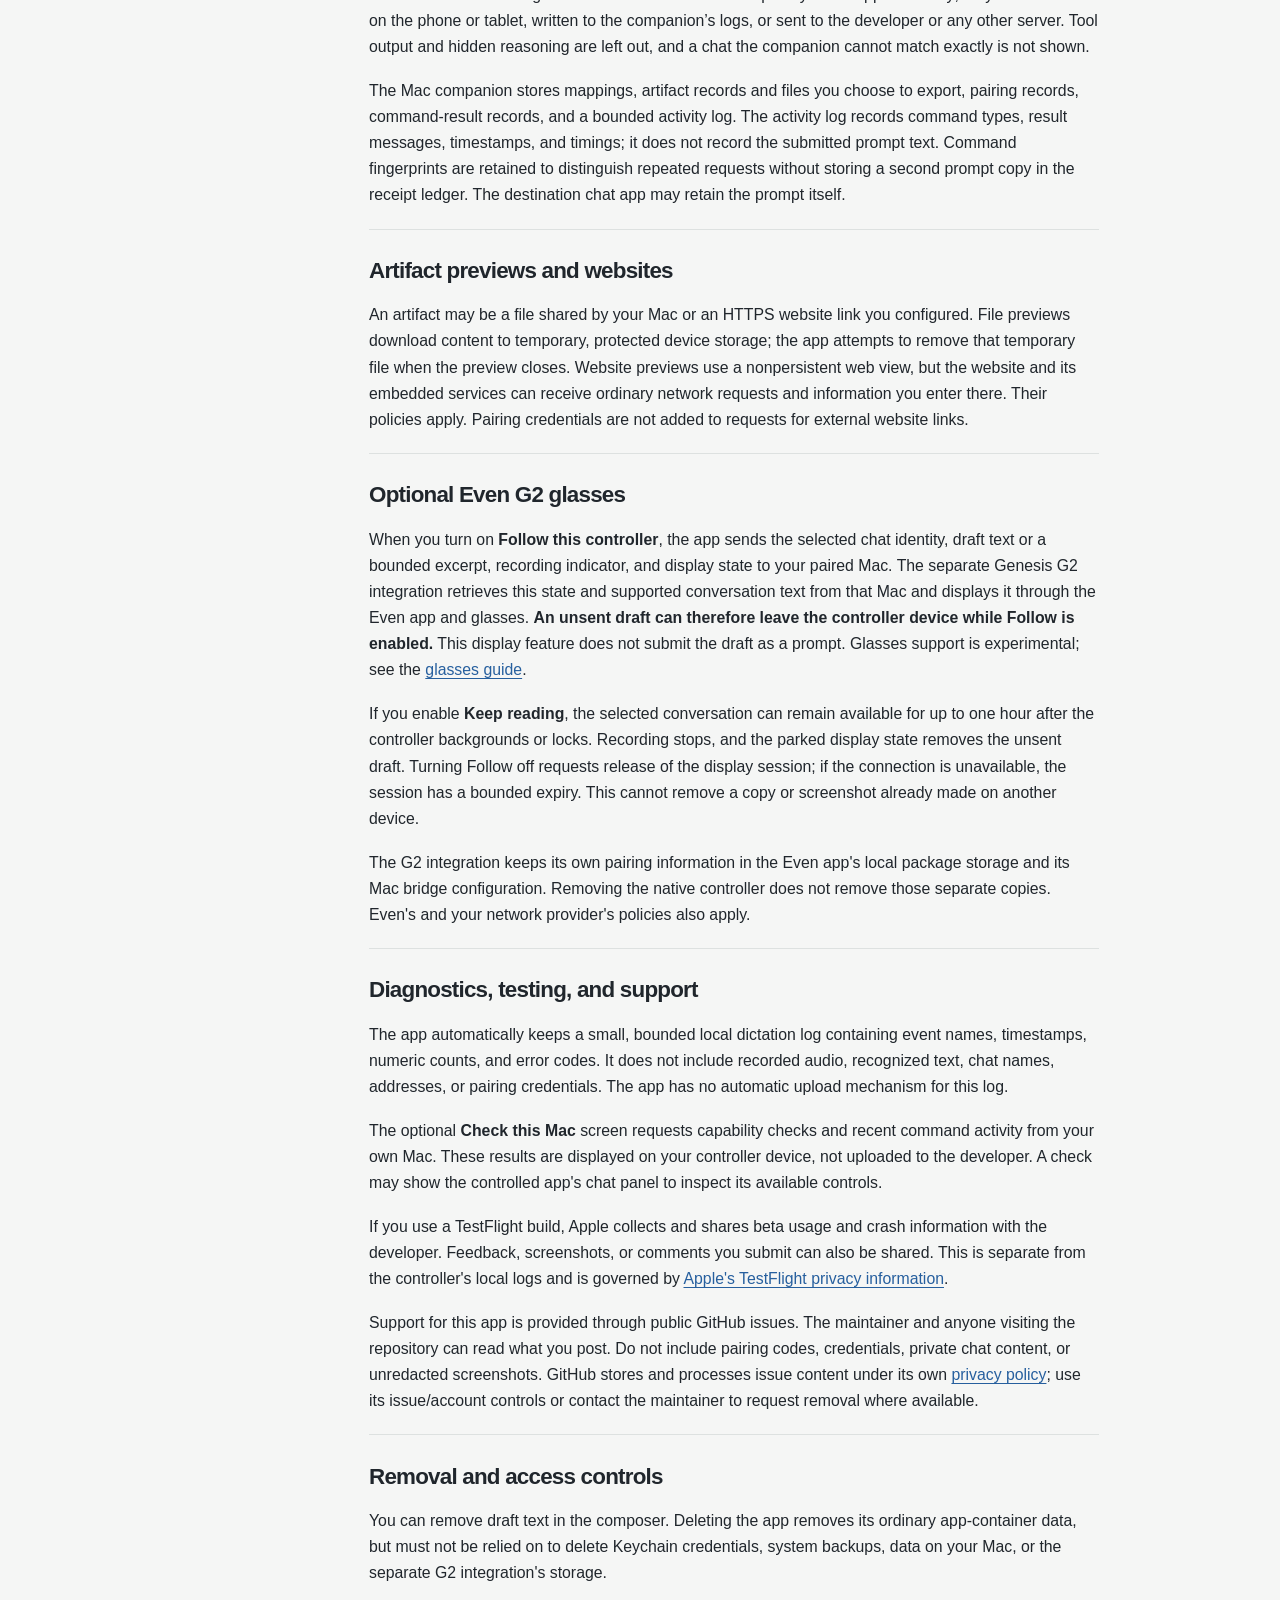
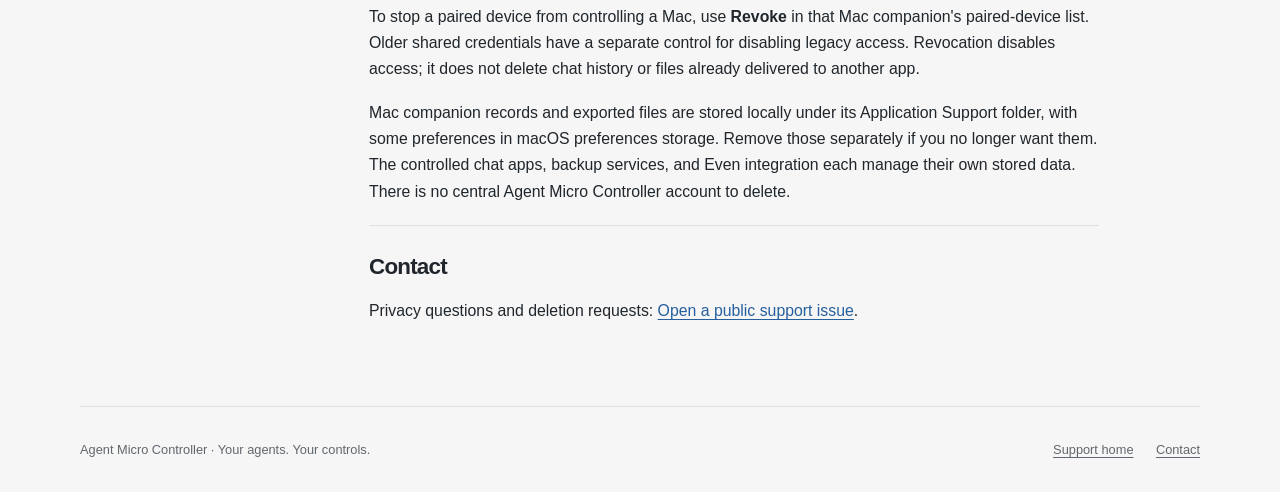
==== commit 7a41ab4a: "Privacy policy: describe the thread view Co-Authored-By: Claude Fable 5.2 <noreply@anthropic.com>" ====
--- a/privacy/index.html
+++ b/privacy/index.html
@@ -24,7 +24,7 @@
       <div class="policy-header">
         <span class="eyebrow">Your information</span>
         <h1>Privacy policy.</h1>
-        <p>Effective date: <time datetime="2026-11-18">November 18, 2026</time></p>
+        <p>Effective date: <time datetime="2026-11-21">November 21, 2026</time></p>
       </div>
       <div class="policy-layout">
         <nav class="policy-toc" aria-label="Privacy policy sections"><span class="eyebrow">On this page</span><ol>
@@ -49,6 +49,7 @@
 <h2 id="communication-with-your-mac">Communication with your Mac</h2>
 <p>The app connects to your paired Mac over HTTPS, either directly on your local Wi-Fi network (encrypted and pinned to that Mac’s own certificate) or through your private Tailscale network. It exchanges chat and action lists, mappings, status, artifacts, commands, and command receipts. This communication also occurs when you refresh or when the app checks connection status, not just when you press a controller key.</p>
 <p>When you press Send, the draft goes to the selected Mac and is passed to the selected supported chat app. That app may store the message or send it to its own services. Claude, Codex, Muse, Tailscale, and any other services you use have their own privacy policies and account requirements.</p>
+<p>If you open the thread view, the Mac companion reads the recent visible messages of the selected Codex or Claude Code chat on that Mac and sends them to your paired iPhone or iPad over the same connection. The messages are shown on screen and kept only in the app’s memory; they are not saved on the phone or tablet, written to the companion’s logs, or sent to the developer or any other server. Tool output and hidden reasoning are left out, and a chat the companion cannot match exactly is not shown.</p>
 <p>The Mac companion stores mappings, artifact records and files you choose to export, pairing records, command-result records, and a bounded activity log. The activity log records command types, result messages, timestamps, and timings; it does not record the submitted prompt text. Command fingerprints are retained to distinguish repeated requests without storing a second prompt copy in the receipt ledger. The destination chat app may retain the prompt itself.</p>
 <h2 id="artifact-previews-and-websites">Artifact previews and websites</h2>
 <p>An artifact may be a file shared by your Mac or an HTTPS website link you configured. File previews download content to temporary, protected device storage; the app attempts to remove that temporary file when the preview closes. Website previews use a nonpersistent web view, but the website and its embedded services can receive ordinary network requests and information you enter there. Their policies apply. Pairing credentials are not added to requests for external website links.</p>
